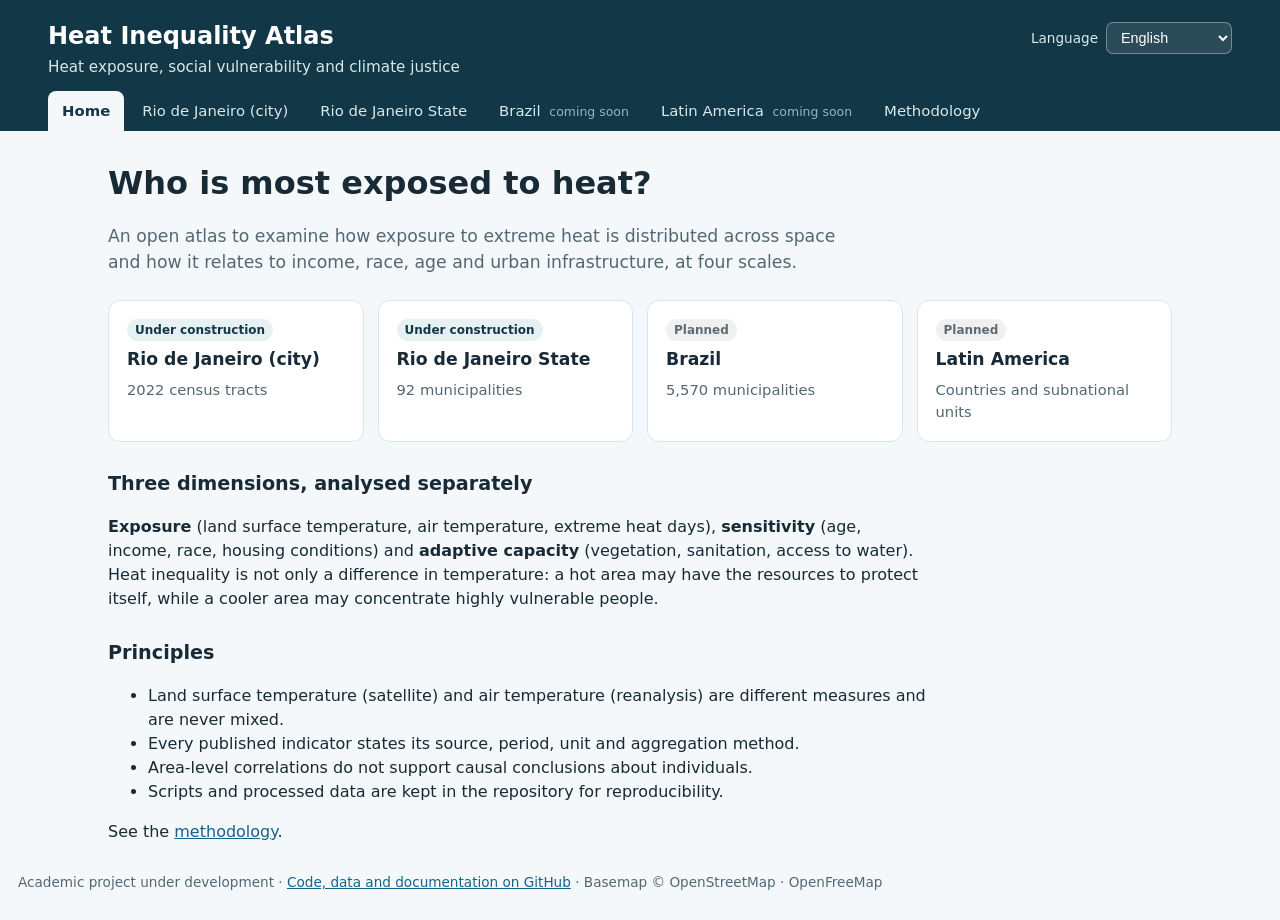
==== index.html @ 057a7983 "Site em inglês, português e espanhol com seletor de idioma - js/i18n.js: dicionário en/pt/es e selet" ====
<!doctype html>
<html lang="en">
<head>
<meta charset="utf-8">
<meta name="viewport" content="width=device-width,initial-scale=1">
<title>Heat Inequality Atlas</title>
<meta name="description" content="Heat Inequality Atlas: heat exposure, social vulnerability and climate justice.">
<link rel="alternate" hreflang="en" href="?">
<link rel="alternate" hreflang="pt" href="?lang=pt">
<link rel="alternate" hreflang="es" href="?lang=es">
<link rel="stylesheet" href="css/atlas.css">
<script src="js/i18n.js"></script>
</head>
<body>
<header class="topo">
  <div class="topo-linha">
    <div>
      <p class="marca"><a href="./" data-nav="./" data-i18n="site.title">Heat Inequality Atlas</a></p>
      <p class="sub" data-i18n="site.subtitle">Heat exposure, social vulnerability and climate justice</p>
    </div>
    <div class="idioma">
      <label for="idioma" data-i18n="lang.label">Language</label>
      <select id="idioma"><option value="en">English</option><option value="pt">Português</option><option value="es">Español</option></select>
    </div>
  </div>
  <nav data-i18n-attr="aria-label:nav.label" aria-label="Atlas scales"><ul class="escalas">
    <li><a href="./" data-nav="./" aria-current="page"><span data-i18n="nav.home">Home</span></a></li><li><a href="rio/" data-nav="rio/"><span data-i18n="nav.rio">Rio de Janeiro (city)</span></a></li><li><a href="estado-rj/" data-nav="estado-rj/"><span data-i18n="nav.rj">Rio de Janeiro State</span></a></li><li><a href="brasil/" data-nav="brasil/"><span data-i18n="nav.br">Brazil</span> <span class="em-breve" data-i18n="nav.soon">coming soon</span></a></li><li><a href="america-latina/" data-nav="america-latina/"><span data-i18n="nav.la">Latin America</span> <span class="em-breve" data-i18n="nav.soon">coming soon</span></a></li><li><a href="metodologia/" data-nav="metodologia/"><span data-i18n="nav.method">Methodology</span></a></li>
  </ul></nav>
</header>
<main class="conteudo">
  <h1 data-i18n="home.title">Who is most exposed to heat?</h1>
  <p data-i18n="home.lead" class="lead">An open atlas to examine how exposure to extreme heat is distributed across space and how it relates to income, race, age and urban infrastructure, at four scales.</p>
  <div class="cartoes">
    <a class="cartao" href="rio/" data-nav="rio/"><span data-i18n="status.building" class="etiqueta">Under construction</span><h2 data-i18n="nav.rio">Rio de Janeiro (city)</h2><p data-i18n="home.rio.d">2022 census tracts</p></a>
    <a class="cartao" href="estado-rj/" data-nav="estado-rj/"><span data-i18n="status.building" class="etiqueta">Under construction</span><h2 data-i18n="nav.rj">Rio de Janeiro State</h2><p data-i18n="home.rj.d">92 municipalities</p></a>
    <a class="cartao" href="brasil/" data-nav="brasil/"><span data-i18n="status.planned" class="etiqueta planejado">Planned</span><h2 data-i18n="nav.br">Brazil</h2><p data-i18n="home.br.d">5,570 municipalities</p></a>
    <a class="cartao" href="america-latina/" data-nav="america-latina/"><span data-i18n="status.planned" class="etiqueta planejado">Planned</span><h2 data-i18n="nav.la">Latin America</h2><p data-i18n="home.la.d">Countries and subnational units</p></a>
  </div>
  <div data-i18n="home.body" class="texto"><h2>Three dimensions, analysed separately</h2><p><strong>Exposure</strong> (land surface temperature, air temperature, extreme heat days), <strong>sensitivity</strong> (age, income, race, housing conditions) and <strong>adaptive capacity</strong> (vegetation, sanitation, access to water). Heat inequality is not only a difference in temperature: a hot area may have the resources to protect itself, while a cooler area may concentrate highly vulnerable people.</p><h2>Principles</h2><ul><li>Land surface temperature (satellite) and air temperature (reanalysis) are different measures and are never mixed.</li><li>Every published indicator states its source, period, unit and aggregation method.</li><li>Area-level correlations do not support causal conclusions about individuals.</li><li>Scripts and processed data are kept in the repository for reproducibility.</li></ul><p>See the <a href="metodologia/">methodology</a>.</p></div>
</main>
<footer class="rodape" data-i18n="footer">Academic project under development · <a href="https://github.com/fredericofilho-iesp/atlas-desigualdade-termica">Code, data and documentation on GitHub</a> · Basemap © OpenStreetMap · OpenFreeMap</footer>
</body>
</html>
---- css/atlas.css ----
:root {
  --tinta: #172a35;
  --tinta-suave: #536773;
  --fundo: #f5f8fa;
  --painel: #ffffff;
  --borda: #dbe4e9;
  --marca: #123746;
  --marca-clara: #d6e9eb;
  --link: #14638a;
  --destaque: #c4511a;
  --aviso-fundo: #fff7e7;
  --aviso-borda: #b67815;
  font-family: system-ui, -apple-system, "Segoe UI", sans-serif;
  color: var(--tinta);
  background: var(--fundo);
}
* { box-sizing: border-box; }
body { margin: 0; line-height: 1.5; }
a { color: var(--link); }

/* Cabeçalho e navegação entre escalas */
.topo { background: var(--marca); color: #fff; padding: 18px clamp(16px, 4vw, 48px) 0; }
.topo a { color: inherit; text-decoration: none; }
.topo .marca { font-size: clamp(1.15rem, 2.4vw, 1.5rem); font-weight: 700; margin: 0; }
.topo .sub { margin: 2px 0 12px; color: var(--marca-clara); font-size: .95rem; }
.escalas { display: flex; gap: 4px; flex-wrap: wrap; margin: 0; padding: 0; list-style: none; }
.escalas a {
  display: block; padding: 9px 14px; border-radius: 8px 8px 0 0;
  color: var(--marca-clara); font-size: .93rem;
}
.escalas a:hover { background: rgba(255,255,255,.08); color: #fff; }
.escalas a[aria-current="page"] { background: var(--fundo); color: var(--marca); font-weight: 650; }
.escalas .em-breve { opacity: .7; font-size: .78rem; margin-left: 4px; }

/* Página de mapa */
.layout {
  display: grid; grid-template-columns: minmax(250px, 320px) 1fr; gap: 16px;
  padding: 16px; max-width: 1600px; margin: auto;
}
.painel, .caixa-mapa { background: var(--painel); border: 1px solid var(--borda); border-radius: 12px; }
.painel { padding: 18px 20px; align-self: start; }
.painel h1 { font-size: 1.25rem; margin: 0 0 4px; }
.painel h2 { font-size: 1rem; margin: 22px 0 6px; }
.painel p { margin: 6px 0; }
label { font-weight: 650; display: block; margin: 16px 0 6px; }
select {
  width: 100%; padding: 10px; border: 1px solid #aabec8; border-radius: 7px;
  background: #fff; font-size: 1rem; color: var(--tinta);
}
.status { font-size: .9rem; color: var(--tinta-suave); }
.aviso {
  background: var(--aviso-fundo); border-left: 4px solid var(--aviso-borda);
  padding: 10px 12px; font-size: .9rem; margin-top: 18px;
}
.ficha { margin-top: 16px; font-size: .92rem; }
.ficha h3 { font-size: .98rem; margin: 0 0 4px; }
.ficha .codigo { color: var(--tinta-suave); font-size: .85rem; margin: 0 0 8px; }
.ficha dl { margin: 0; }
.ficha dl div { display: flex; justify-content: space-between; gap: 10px; padding: 5px 0; border-bottom: 1px solid #eef2f4; }
.ficha dl div.ativo { font-weight: 650; }
.ficha dt { color: var(--tinta-suave); }
.ficha dd { margin: 0; text-align: right; font-variant-numeric: tabular-nums; }

.caixa-mapa { overflow: hidden; position: relative; display: flex; flex-direction: column; }
.cabeca-mapa {
  padding: 12px 16px; border-bottom: 1px solid #e0e8ec;
  display: flex; justify-content: space-between; gap: 12px; flex-wrap: wrap;
}
.badge { font-size: .85rem; color: var(--tinta-suave); }
#mapa { height: min(74vh, 760px); min-height: 440px; }

.legenda {
  position: absolute; left: 12px; bottom: 34px; z-index: 2;
  background: rgba(255,255,255,.95); border: 1px solid var(--borda); border-radius: 8px;
  padding: 10px 12px; font-size: .82rem; max-width: 260px; box-shadow: 0 1px 4px rgba(0,0,0,.08);
}
.legenda-titulo { font-weight: 650; margin: 0 0 6px; }
.legenda-titulo span { font-weight: 400; color: var(--tinta-suave); }
.legenda ul { list-style: none; margin: 0; padding: 0; }
.legenda li { display: flex; align-items: center; gap: 8px; margin: 2px 0; font-variant-numeric: tabular-nums; }
.legenda i { width: 18px; height: 12px; border-radius: 2px; display: inline-block; border: 1px solid rgba(0,0,0,.08); }
.legenda-meta { margin: 8px 0 0; color: var(--tinta-suave); font-size: .76rem; }

.rodape { max-width: 1600px; margin: auto; padding: 4px 18px 28px; color: var(--tinta-suave); font-size: .85rem; }

/* Página inicial e páginas de texto */
.conteudo { max-width: 1100px; margin: auto; padding: 28px 18px 8px; }
.conteudo h1 { font-size: clamp(1.4rem, 3vw, 2rem); margin: 0 0 8px; }
.conteudo .lead { font-size: 1.08rem; color: var(--tinta-suave); max-width: 760px; }
.cartoes { display: grid; grid-template-columns: repeat(auto-fit, minmax(230px, 1fr)); gap: 14px; margin: 24px 0; }
.cartao {
  background: var(--painel); border: 1px solid var(--borda); border-radius: 12px; padding: 18px;
  text-decoration: none; color: inherit; display: flex; flex-direction: column; gap: 6px;
  transition: border-color .15s, transform .15s;
}
.cartao:hover { border-color: var(--link); transform: translateY(-2px); }
.cartao h2 { font-size: 1.08rem; margin: 0; }
.cartao p { margin: 0; font-size: .92rem; color: var(--tinta-suave); }
.etiqueta { align-self: flex-start; font-size: .75rem; font-weight: 650; padding: 2px 8px; border-radius: 99px; background: #e7f1f4; color: var(--marca); }
.etiqueta.planejado { background: #f0f0f0; color: #5f6b72; }
.texto { max-width: 820px; }
.texto h2 { margin-top: 28px; font-size: 1.2rem; }
.texto table { border-collapse: collapse; width: 100%; font-size: .92rem; margin: 10px 0; }
.texto th, .texto td { border-bottom: 1px solid var(--borda); padding: 8px 6px; text-align: left; vertical-align: top; }

@media (max-width: 760px) {
  .layout { grid-template-columns: 1fr; }
  .caixa-mapa { order: -1; }
  #mapa { height: 58vh; min-height: 360px; }
  .legenda { bottom: 30px; max-width: 200px; }
}

/* Seletor de idioma */
.topo-linha { display: flex; justify-content: space-between; align-items: flex-start; gap: 16px; flex-wrap: wrap; }
.idioma { display: flex; align-items: center; gap: 8px; margin-top: 4px; }
.idioma label { margin: 0; font-weight: 500; font-size: .85rem; color: var(--marca-clara); }
.idioma select {
  width: auto; padding: 6px 28px 6px 10px; font-size: .9rem;
  background-color: rgba(255,255,255,.1); color: #fff; border: 1px solid rgba(255,255,255,.35);
}
.idioma select option { color: var(--tinta); background: #fff; }
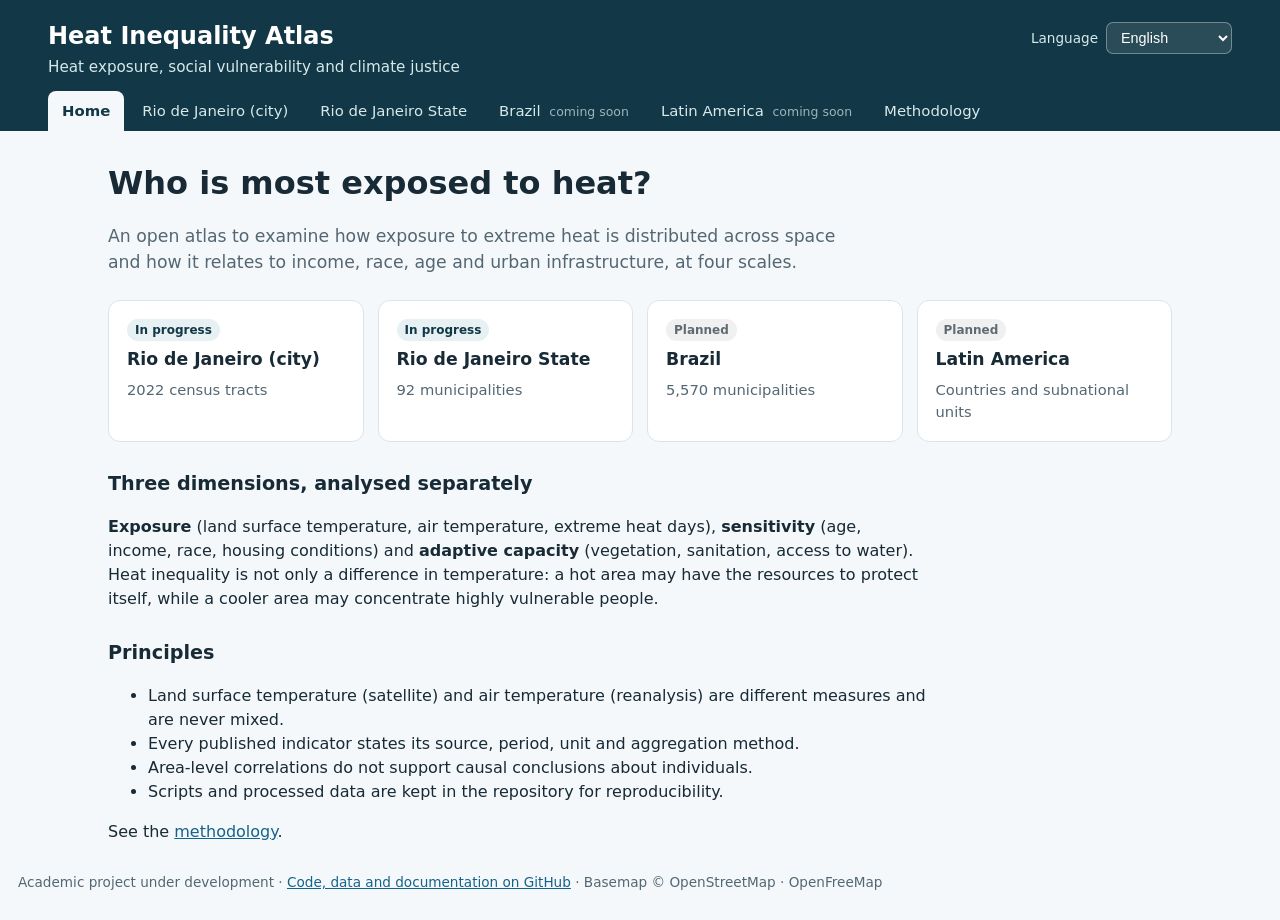
==== commit 3e8777d1: "Textos do primeiro indicador nas três línguas e limpeza de geometrias - Aviso da página do Rio e seç" ====
--- a/index.html
+++ b/index.html
@@ -31,8 +31,8 @@
   <h1 data-i18n="home.title">Who is most exposed to heat?</h1>
   <p data-i18n="home.lead" class="lead">An open atlas to examine how exposure to extreme heat is distributed across space and how it relates to income, race, age and urban infrastructure, at four scales.</p>
   <div class="cartoes">
-    <a class="cartao" href="rio/" data-nav="rio/"><span data-i18n="status.building" class="etiqueta">Under construction</span><h2 data-i18n="nav.rio">Rio de Janeiro (city)</h2><p data-i18n="home.rio.d">2022 census tracts</p></a>
-    <a class="cartao" href="estado-rj/" data-nav="estado-rj/"><span data-i18n="status.building" class="etiqueta">Under construction</span><h2 data-i18n="nav.rj">Rio de Janeiro State</h2><p data-i18n="home.rj.d">92 municipalities</p></a>
+    <a class="cartao" href="rio/" data-nav="rio/"><span data-i18n="status.building" class="etiqueta">In progress</span><h2 data-i18n="nav.rio">Rio de Janeiro (city)</h2><p data-i18n="home.rio.d">2022 census tracts</p></a>
+    <a class="cartao" href="estado-rj/" data-nav="estado-rj/"><span data-i18n="status.building" class="etiqueta">In progress</span><h2 data-i18n="nav.rj">Rio de Janeiro State</h2><p data-i18n="home.rj.d">92 municipalities</p></a>
     <a class="cartao" href="brasil/" data-nav="brasil/"><span data-i18n="status.planned" class="etiqueta planejado">Planned</span><h2 data-i18n="nav.br">Brazil</h2><p data-i18n="home.br.d">5,570 municipalities</p></a>
     <a class="cartao" href="america-latina/" data-nav="america-latina/"><span data-i18n="status.planned" class="etiqueta planejado">Planned</span><h2 data-i18n="nav.la">Latin America</h2><p data-i18n="home.la.d">Countries and subnational units</p></a>
   </div>
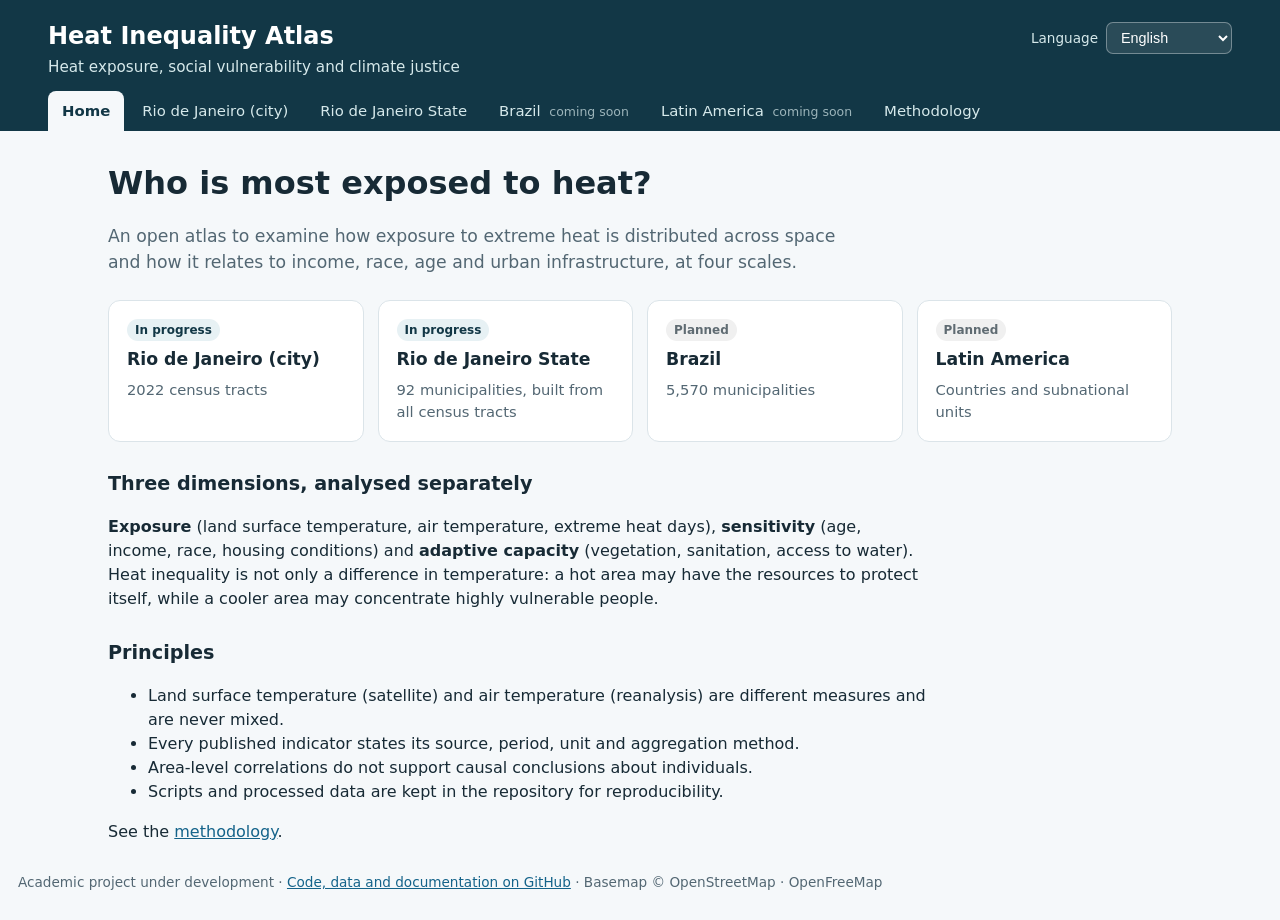
==== commit 59384104: "Estado do RJ: Censo por setor, indicadores municipais, desigualdade interna e painéis Co-Authored-By" ====
--- a/index.html
+++ b/index.html
@@ -32,7 +32,7 @@
   <p data-i18n="home.lead" class="lead">An open atlas to examine how exposure to extreme heat is distributed across space and how it relates to income, race, age and urban infrastructure, at four scales.</p>
   <div class="cartoes">
     <a class="cartao" href="rio/" data-nav="rio/"><span data-i18n="status.building" class="etiqueta">In progress</span><h2 data-i18n="nav.rio">Rio de Janeiro (city)</h2><p data-i18n="home.rio.d">2022 census tracts</p></a>
-    <a class="cartao" href="estado-rj/" data-nav="estado-rj/"><span data-i18n="status.building" class="etiqueta">In progress</span><h2 data-i18n="nav.rj">Rio de Janeiro State</h2><p data-i18n="home.rj.d">92 municipalities</p></a>
+    <a class="cartao" href="estado-rj/" data-nav="estado-rj/"><span data-i18n="status.building" class="etiqueta">In progress</span><h2 data-i18n="nav.rj">Rio de Janeiro State</h2><p data-i18n="home.rj.d">92 municipalities, built from all census tracts</p></a>
     <a class="cartao" href="brasil/" data-nav="brasil/"><span data-i18n="status.planned" class="etiqueta planejado">Planned</span><h2 data-i18n="nav.br">Brazil</h2><p data-i18n="home.br.d">5,570 municipalities</p></a>
     <a class="cartao" href="america-latina/" data-nav="america-latina/"><span data-i18n="status.planned" class="etiqueta planejado">Planned</span><h2 data-i18n="nav.la">Latin America</h2><p data-i18n="home.la.d">Countries and subnational units</p></a>
   </div>
--- a/css/atlas.css
+++ b/css/atlas.css
@@ -59,9 +59,9 @@
 .ficha dl div { display: flex; justify-content: space-between; gap: 10px; padding: 5px 0; border-bottom: 1px solid #eef2f4; }
 .ficha dl div.ativo { font-weight: 650; }
 .ficha dt { color: var(--tinta-suave); }
-.ficha dd { margin: 0; text-align: right; font-variant-numeric: tabular-nums; }
+.ficha dd { margin: 0; text-align: right; font-variant-numeric: tabular-nums; white-space: nowrap; }
 
-.caixa-mapa { overflow: hidden; position: relative; display: flex; flex-direction: column; }
+.caixa-mapa { overflow: hidden; position: relative; display: flex; flex-direction: column; align-self: start; position: sticky; top: 12px; }
 .cabeca-mapa {
   padding: 12px 16px; border-bottom: 1px solid #e0e8ec;
   display: flex; justify-content: space-between; gap: 12px; flex-wrap: wrap;
@@ -105,7 +105,7 @@
 
 @media (max-width: 760px) {
   .layout { grid-template-columns: 1fr; }
-  .caixa-mapa { order: -1; }
+  .caixa-mapa { order: -1; position: relative; top: auto; }
   #mapa { height: 58vh; min-height: 360px; }
   .legenda { bottom: 30px; max-width: 200px; }
 }
@@ -119,3 +119,31 @@
   background-color: rgba(255,255,255,.1); color: #fff; border: 1px solid rgba(255,255,255,.35);
 }
 .idioma select option { color: var(--tinta); background: #fff; }
+
+/* Legenda bivariada 3×3 */
+.biv { display: grid; grid-template-columns: auto 1fr; align-items: center; gap: 2px 6px; margin-top: 2px; }
+.biv-y { writing-mode: vertical-rl; transform: rotate(180deg); font-size: .74rem; color: var(--tinta-suave); text-align: center; }
+.biv-grade { border-collapse: separate; border-spacing: 2px; font-size: .7rem; }
+.biv-grade td { width: 40px; height: 22px; border-radius: 2px; }
+.biv-grade th { font-weight: 400; color: var(--tinta-suave); text-align: right; padding-right: 4px; white-space: nowrap; font-variant-numeric: tabular-nums; }
+.biv-grade th.biv-x { text-align: center; padding: 2px 0 0; white-space: normal; line-height: 1.15; max-width: 44px; font-size: .66rem; }
+.biv-xt { grid-column: 2; font-size: .74rem; color: var(--tinta-suave); text-align: right; }
+
+/* Painel calor × renda */
+.desigualdade h2 { margin-top: 22px; }
+.ineq-frase { font-size: .95rem; }
+.barras { list-style: none; margin: 10px 0 6px; padding: 0; }
+.barras li { display: grid; grid-template-columns: 92px 1fr 62px; align-items: center; gap: 8px; margin: 5px 0; font-size: .85rem; }
+.barra-rot { color: var(--tinta-suave); }
+.barra-trilho { background: #eef2f4; border-radius: 4px; height: 14px; overflow: hidden; }
+.barra { display: block; height: 100%; background: #e34a33; border-radius: 4px; }
+.barra-val { text-align: right; font-variant-numeric: tabular-nums; font-weight: 600; }
+
+.barras.verde .barra { background: #31a354; }
+
+/* Tabela de exposição por grupo */
+.tabela-grupos { width: 100%; border-collapse: collapse; font-size: .85rem; margin: 8px 0; }
+.tabela-grupos th, .tabela-grupos td { padding: 5px 4px; border-bottom: 1px solid #eef2f4; text-align: right; font-variant-numeric: tabular-nums; white-space: nowrap; }
+.tabela-grupos th[scope="row"] { text-align: left; font-weight: 400; color: var(--tinta-suave); white-space: normal; }
+.tabela-grupos thead th { font-weight: 600; color: var(--tinta-suave); font-size: .76rem; white-space: normal; vertical-align: bottom; }
+.tabela-grupos tr.total th, .tabela-grupos tr.total td { font-weight: 600; color: var(--tinta); }
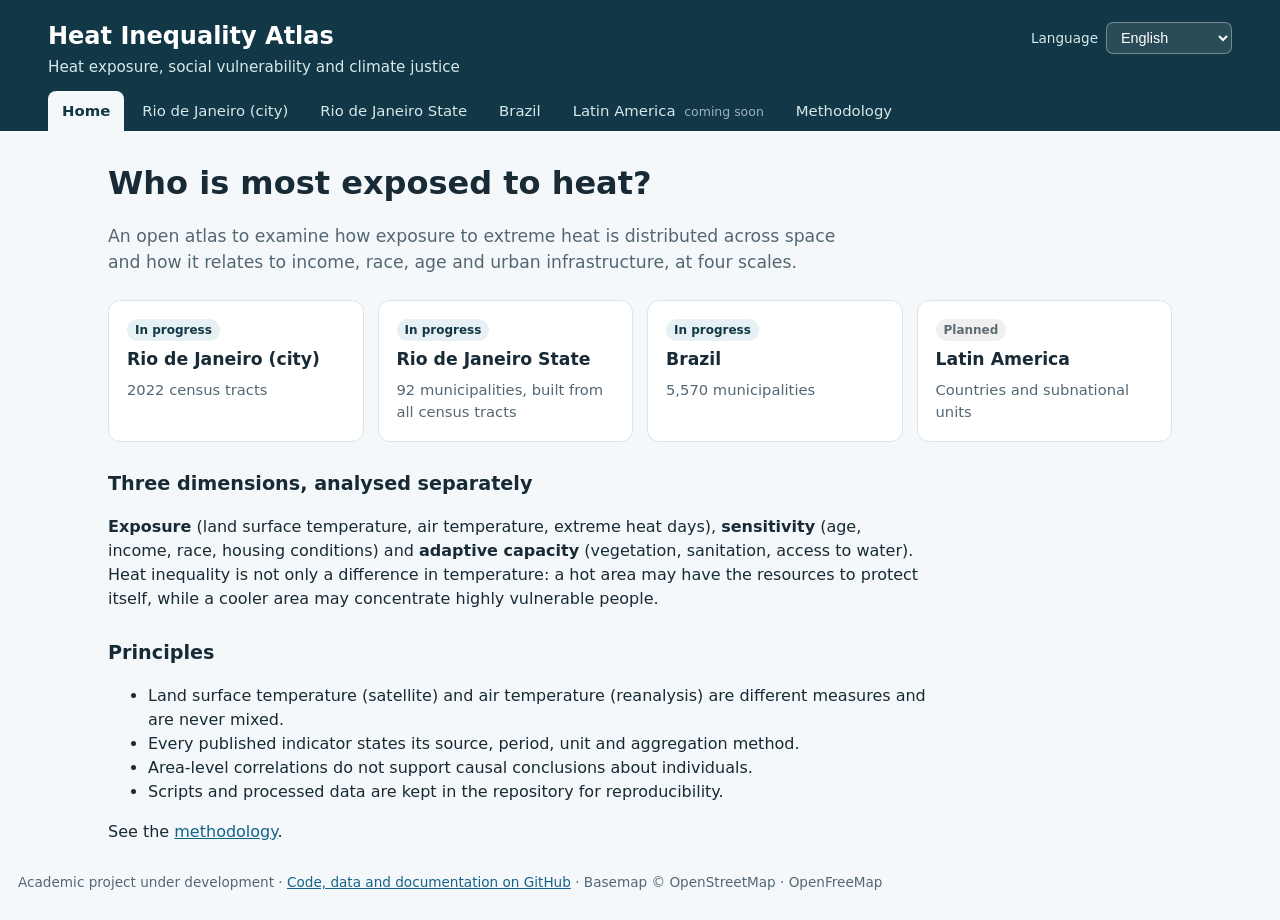
==== commit b549ccc3: "Brasil: Censo nacional por setor, MODIS (trimestre mais quente), municípios e página Co-Authored-By:" ====
--- a/index.html
+++ b/index.html
@@ -24,7 +24,7 @@
     </div>
   </div>
   <nav data-i18n-attr="aria-label:nav.label" aria-label="Atlas scales"><ul class="escalas">
-    <li><a href="./" data-nav="./" aria-current="page"><span data-i18n="nav.home">Home</span></a></li><li><a href="rio/" data-nav="rio/"><span data-i18n="nav.rio">Rio de Janeiro (city)</span></a></li><li><a href="estado-rj/" data-nav="estado-rj/"><span data-i18n="nav.rj">Rio de Janeiro State</span></a></li><li><a href="brasil/" data-nav="brasil/"><span data-i18n="nav.br">Brazil</span> <span class="em-breve" data-i18n="nav.soon">coming soon</span></a></li><li><a href="america-latina/" data-nav="america-latina/"><span data-i18n="nav.la">Latin America</span> <span class="em-breve" data-i18n="nav.soon">coming soon</span></a></li><li><a href="metodologia/" data-nav="metodologia/"><span data-i18n="nav.method">Methodology</span></a></li>
+    <li><a href="./" data-nav="./" aria-current="page"><span data-i18n="nav.home">Home</span></a></li><li><a href="rio/" data-nav="rio/"><span data-i18n="nav.rio">Rio de Janeiro (city)</span></a></li><li><a href="estado-rj/" data-nav="estado-rj/"><span data-i18n="nav.rj">Rio de Janeiro State</span></a></li><li><a href="brasil/" data-nav="brasil/"><span data-i18n="nav.br">Brazil</span></a></li><li><a href="america-latina/" data-nav="america-latina/"><span data-i18n="nav.la">Latin America</span> <span class="em-breve" data-i18n="nav.soon">coming soon</span></a></li><li><a href="metodologia/" data-nav="metodologia/"><span data-i18n="nav.method">Methodology</span></a></li>
   </ul></nav>
 </header>
 <main class="conteudo">
@@ -33,7 +33,7 @@
   <div class="cartoes">
     <a class="cartao" href="rio/" data-nav="rio/"><span data-i18n="status.building" class="etiqueta">In progress</span><h2 data-i18n="nav.rio">Rio de Janeiro (city)</h2><p data-i18n="home.rio.d">2022 census tracts</p></a>
     <a class="cartao" href="estado-rj/" data-nav="estado-rj/"><span data-i18n="status.building" class="etiqueta">In progress</span><h2 data-i18n="nav.rj">Rio de Janeiro State</h2><p data-i18n="home.rj.d">92 municipalities, built from all census tracts</p></a>
-    <a class="cartao" href="brasil/" data-nav="brasil/"><span data-i18n="status.planned" class="etiqueta planejado">Planned</span><h2 data-i18n="nav.br">Brazil</h2><p data-i18n="home.br.d">5,570 municipalities</p></a>
+    <a class="cartao" href="brasil/" data-nav="brasil/"><span data-i18n="status.building" class="etiqueta">In progress</span><h2 data-i18n="nav.br">Brazil</h2><p data-i18n="home.br.d">5,570 municipalities</p></a>
     <a class="cartao" href="america-latina/" data-nav="america-latina/"><span data-i18n="status.planned" class="etiqueta planejado">Planned</span><h2 data-i18n="nav.la">Latin America</h2><p data-i18n="home.la.d">Countries and subnational units</p></a>
   </div>
   <div data-i18n="home.body" class="texto"><h2>Three dimensions, analysed separately</h2><p><strong>Exposure</strong> (land surface temperature, air temperature, extreme heat days), <strong>sensitivity</strong> (age, income, race, housing conditions) and <strong>adaptive capacity</strong> (vegetation, sanitation, access to water). Heat inequality is not only a difference in temperature: a hot area may have the resources to protect itself, while a cooler area may concentrate highly vulnerable people.</p><h2>Principles</h2><ul><li>Land surface temperature (satellite) and air temperature (reanalysis) are different measures and are never mixed.</li><li>Every published indicator states its source, period, unit and aggregation method.</li><li>Area-level correlations do not support causal conclusions about individuals.</li><li>Scripts and processed data are kept in the repository for reproducibility.</li></ul><p>See the <a href="metodologia/">methodology</a>.</p></div>
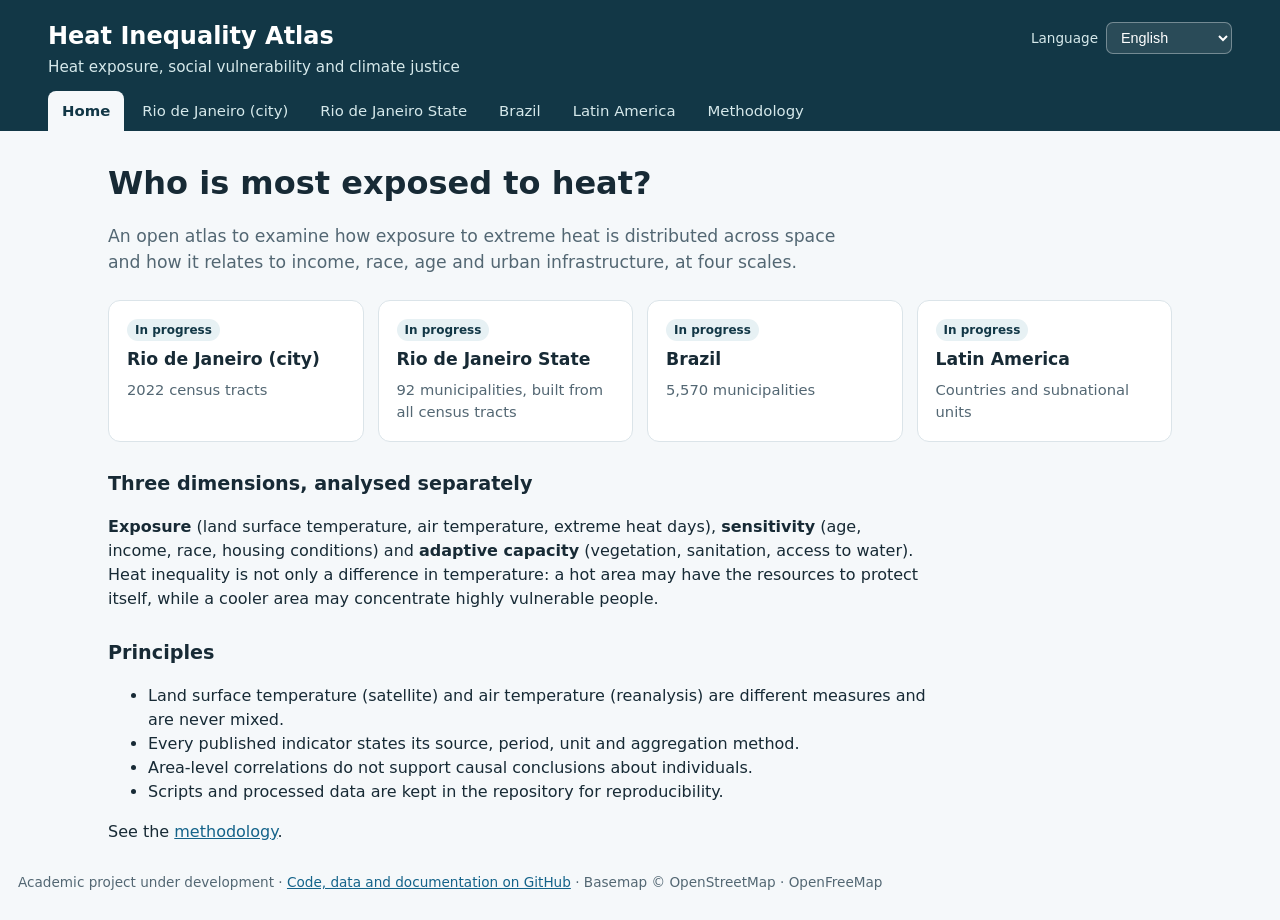
==== commit fb459325: "América Latina: painel por país, textos (en/pt/es) e página Co-Authored-By: Claude Opus 5.5 <noreply" ====
--- a/index.html
+++ b/index.html
@@ -24,7 +24,7 @@
     </div>
   </div>
   <nav data-i18n-attr="aria-label:nav.label" aria-label="Atlas scales"><ul class="escalas">
-    <li><a href="./" data-nav="./" aria-current="page"><span data-i18n="nav.home">Home</span></a></li><li><a href="rio/" data-nav="rio/"><span data-i18n="nav.rio">Rio de Janeiro (city)</span></a></li><li><a href="estado-rj/" data-nav="estado-rj/"><span data-i18n="nav.rj">Rio de Janeiro State</span></a></li><li><a href="brasil/" data-nav="brasil/"><span data-i18n="nav.br">Brazil</span></a></li><li><a href="america-latina/" data-nav="america-latina/"><span data-i18n="nav.la">Latin America</span> <span class="em-breve" data-i18n="nav.soon">coming soon</span></a></li><li><a href="metodologia/" data-nav="metodologia/"><span data-i18n="nav.method">Methodology</span></a></li>
+    <li><a href="./" data-nav="./" aria-current="page"><span data-i18n="nav.home">Home</span></a></li><li><a href="rio/" data-nav="rio/"><span data-i18n="nav.rio">Rio de Janeiro (city)</span></a></li><li><a href="estado-rj/" data-nav="estado-rj/"><span data-i18n="nav.rj">Rio de Janeiro State</span></a></li><li><a href="brasil/" data-nav="brasil/"><span data-i18n="nav.br">Brazil</span></a></li><li><a href="america-latina/" data-nav="america-latina/"><span data-i18n="nav.la">Latin America</span></a></li><li><a href="metodologia/" data-nav="metodologia/"><span data-i18n="nav.method">Methodology</span></a></li>
   </ul></nav>
 </header>
 <main class="conteudo">
@@ -34,7 +34,7 @@
     <a class="cartao" href="rio/" data-nav="rio/"><span data-i18n="status.building" class="etiqueta">In progress</span><h2 data-i18n="nav.rio">Rio de Janeiro (city)</h2><p data-i18n="home.rio.d">2022 census tracts</p></a>
     <a class="cartao" href="estado-rj/" data-nav="estado-rj/"><span data-i18n="status.building" class="etiqueta">In progress</span><h2 data-i18n="nav.rj">Rio de Janeiro State</h2><p data-i18n="home.rj.d">92 municipalities, built from all census tracts</p></a>
     <a class="cartao" href="brasil/" data-nav="brasil/"><span data-i18n="status.building" class="etiqueta">In progress</span><h2 data-i18n="nav.br">Brazil</h2><p data-i18n="home.br.d">5,570 municipalities</p></a>
-    <a class="cartao" href="america-latina/" data-nav="america-latina/"><span data-i18n="status.planned" class="etiqueta planejado">Planned</span><h2 data-i18n="nav.la">Latin America</h2><p data-i18n="home.la.d">Countries and subnational units</p></a>
+    <a class="cartao" href="america-latina/" data-nav="america-latina/"><span data-i18n="status.building" class="etiqueta">In progress</span><h2 data-i18n="nav.la">Latin America</h2><p data-i18n="home.la.d">Countries and subnational units</p></a>
   </div>
   <div data-i18n="home.body" class="texto"><h2>Three dimensions, analysed separately</h2><p><strong>Exposure</strong> (land surface temperature, air temperature, extreme heat days), <strong>sensitivity</strong> (age, income, race, housing conditions) and <strong>adaptive capacity</strong> (vegetation, sanitation, access to water). Heat inequality is not only a difference in temperature: a hot area may have the resources to protect itself, while a cooler area may concentrate highly vulnerable people.</p><h2>Principles</h2><ul><li>Land surface temperature (satellite) and air temperature (reanalysis) are different measures and are never mixed.</li><li>Every published indicator states its source, period, unit and aggregation method.</li><li>Area-level correlations do not support causal conclusions about individuals.</li><li>Scripts and processed data are kept in the repository for reproducibility.</li></ul><p>See the <a href="metodologia/">methodology</a>.</p></div>
 </main>
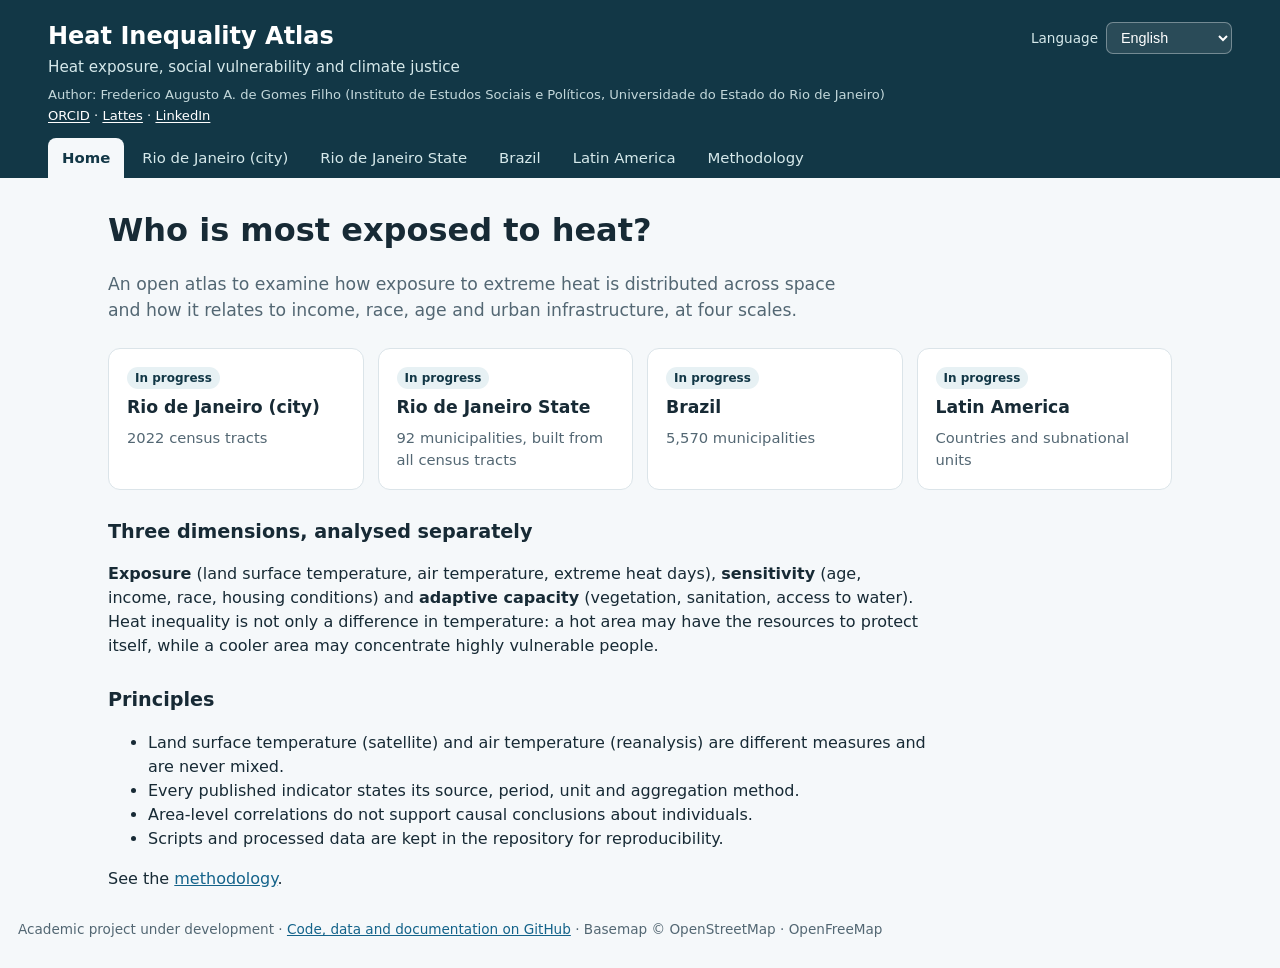
==== commit 053f5364: "Cabeçalho: autoria do atlas e links (ORCID, Lattes, LinkedIn) Co-Authored-By: Claude Opus 5.5 <norep" ====
--- a/index.html
+++ b/index.html
@@ -17,6 +17,8 @@
     <div>
       <p class="marca"><a href="./" data-nav="./" data-i18n="site.title">Heat Inequality Atlas</a></p>
       <p class="sub" data-i18n="site.subtitle">Heat exposure, social vulnerability and climate justice</p>
+      <p class="autoria"><span data-i18n="site.author">Author:</span> Frederico Augusto A. de Gomes Filho (Instituto de Estudos Sociais e Políticos, Universidade do Estado do Rio de Janeiro)</p>
+      <p class="autoria-links"><a href="https://orcid.org/0009-0004-2217-8077" target="_blank" rel="noopener">ORCID</a> · <a href="https://lattes.cnpq.br/4153021224044822" target="_blank" rel="noopener">Lattes</a> · <a href="https://www.linkedin.com/in/frederico-augusto-auad-de-gomes-filho-a6b328185/" target="_blank" rel="noopener">LinkedIn</a></p>
     </div>
     <div class="idioma">
       <label for="idioma" data-i18n="lang.label">Language</label>
--- a/css/atlas.css
+++ b/css/atlas.css
@@ -22,7 +22,11 @@
 .topo { background: var(--marca); color: #fff; padding: 18px clamp(16px, 4vw, 48px) 0; }
 .topo a { color: inherit; text-decoration: none; }
 .topo .marca { font-size: clamp(1.15rem, 2.4vw, 1.5rem); font-weight: 700; margin: 0; }
-.topo .sub { margin: 2px 0 12px; color: var(--marca-clara); font-size: .95rem; }
+.topo .sub { margin: 2px 0 6px; color: var(--marca-clara); font-size: .95rem; }
+.topo .autoria { margin: 0; color: var(--marca-clara); font-size: .82rem; opacity: .9; }
+.topo .autoria-links { margin: 2px 0 12px; font-size: .82rem; }
+.topo .autoria-links a { color: #fff; text-decoration: underline; text-underline-offset: 2px; }
+.topo .autoria-links a:hover, .topo .autoria-links a:focus-visible { color: var(--marca-clara); }
 .escalas { display: flex; gap: 4px; flex-wrap: wrap; margin: 0; padding: 0; list-style: none; }
 .escalas a {
   display: block; padding: 9px 14px; border-radius: 8px 8px 0 0;
@@ -147,3 +151,5 @@
 .tabela-grupos th[scope="row"] { text-align: left; font-weight: 400; color: var(--tinta-suave); white-space: normal; }
 .tabela-grupos thead th { font-weight: 600; color: var(--tinta-suave); font-size: .76rem; white-space: normal; vertical-align: bottom; }
 .tabela-grupos tr.total th, .tabela-grupos tr.total td { font-weight: 600; color: var(--tinta); }
+.tabela-rolagem { overflow-x: auto; }
+#painel-paises td:last-child { white-space: normal; text-align: left; min-width: 9em; }
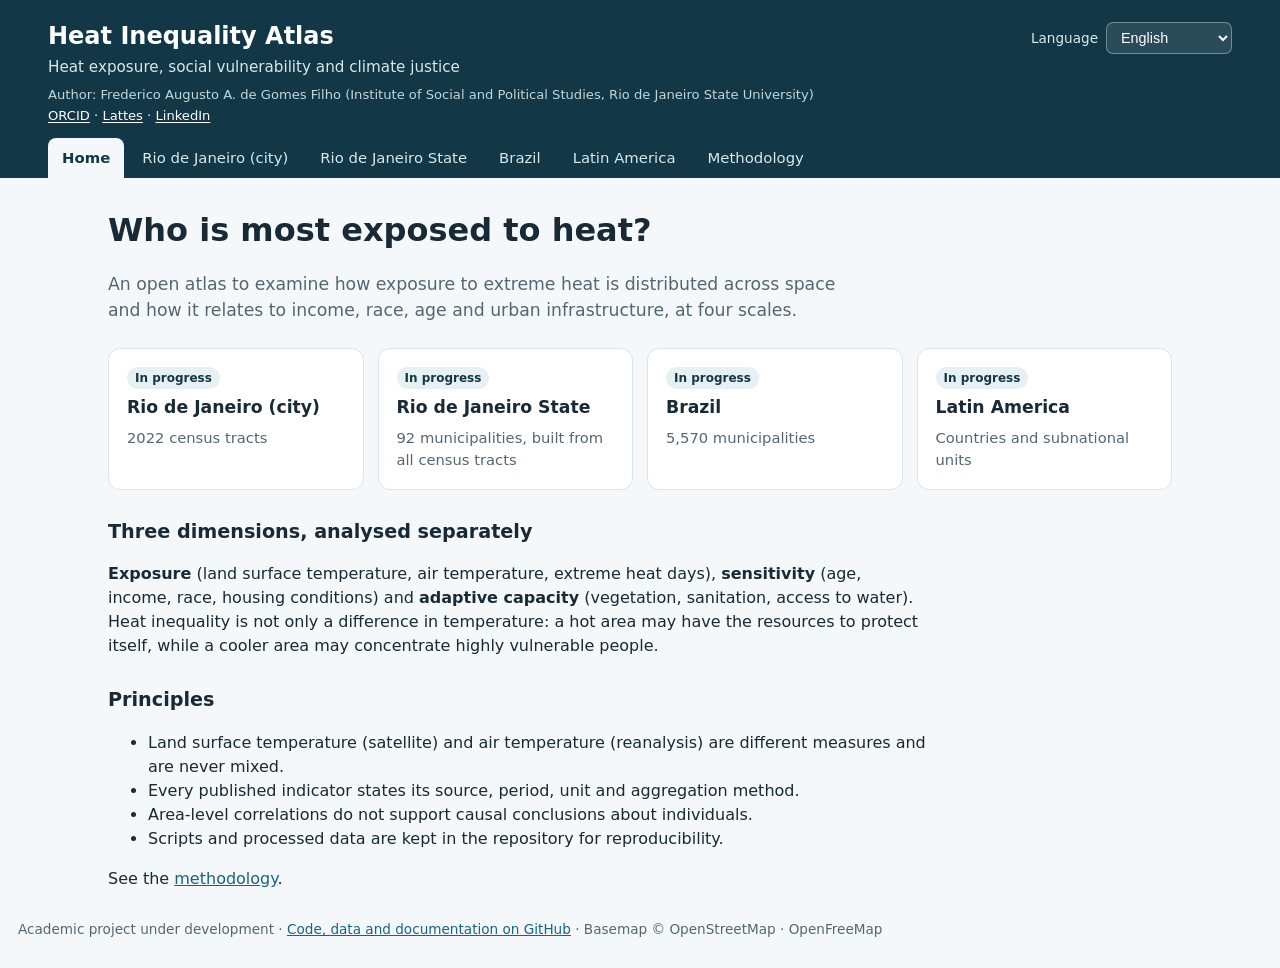
==== commit 97f8345c: "Limites mais nítidos (unidades escuras; estados e países mais grossos) e afiliação traduzida Co-Auth" ====
--- a/index.html
+++ b/index.html
@@ -17,7 +17,7 @@
     <div>
       <p class="marca"><a href="./" data-nav="./" data-i18n="site.title">Heat Inequality Atlas</a></p>
       <p class="sub" data-i18n="site.subtitle">Heat exposure, social vulnerability and climate justice</p>
-      <p class="autoria"><span data-i18n="site.author">Author:</span> Frederico Augusto A. de Gomes Filho (Instituto de Estudos Sociais e Políticos, Universidade do Estado do Rio de Janeiro)</p>
+      <p class="autoria"><span data-i18n="site.author">Author:</span> Frederico Augusto A. de Gomes Filho (<span data-i18n="site.affiliation">Institute of Social and Political Studies, Rio de Janeiro State University</span>)</p>
       <p class="autoria-links"><a href="https://orcid.org/0009-0004-2217-8077" target="_blank" rel="noopener">ORCID</a> · <a href="https://lattes.cnpq.br/4153021224044822" target="_blank" rel="noopener">Lattes</a> · <a href="https://www.linkedin.com/in/frederico-augusto-auad-de-gomes-filho-a6b328185/" target="_blank" rel="noopener">LinkedIn</a></p>
     </div>
     <div class="idioma">
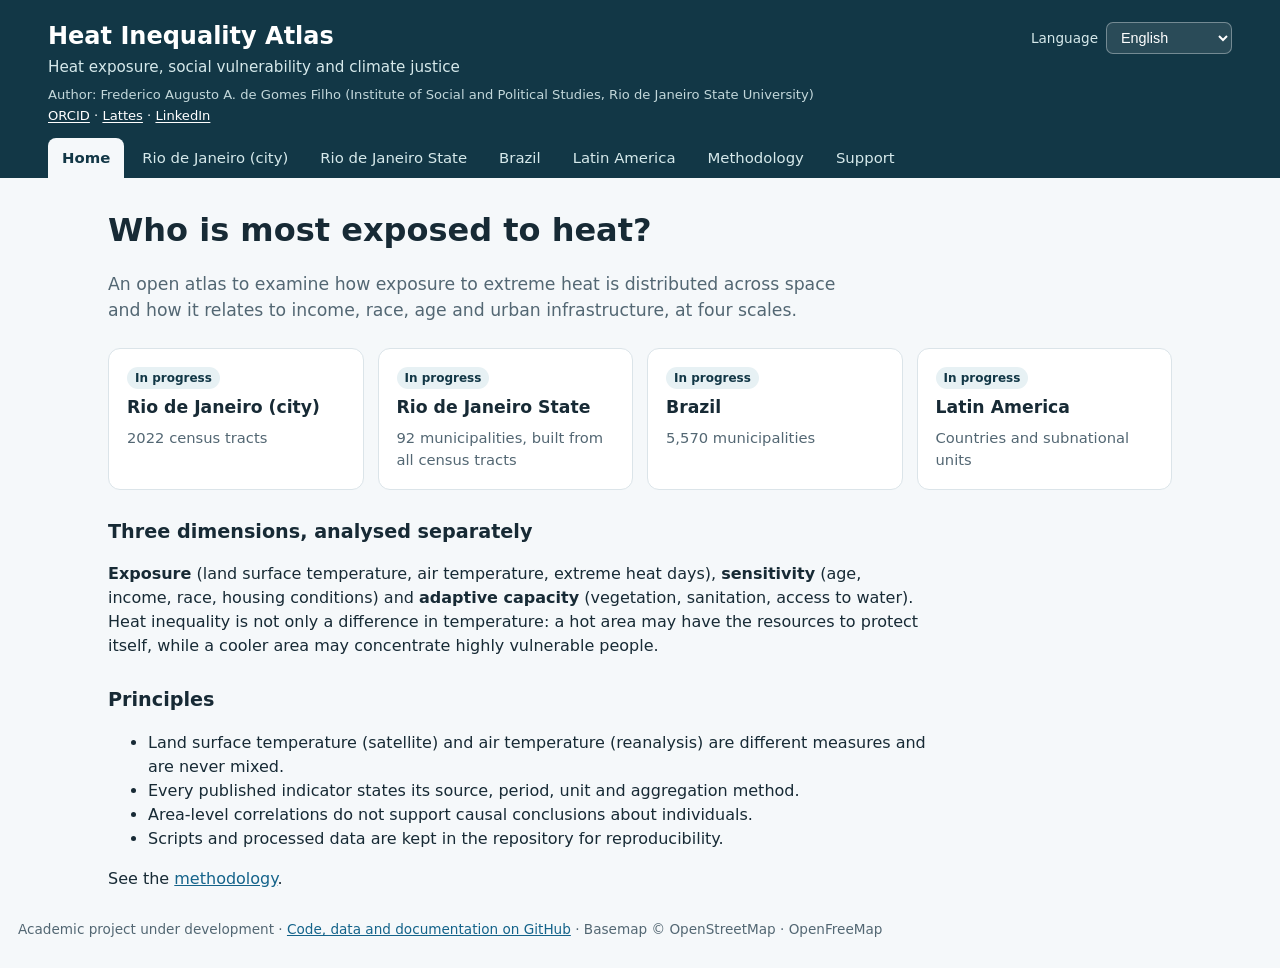
==== commit 4a6d7f89: "Nova aba Apoio: apoio financeiro e institucional (EN/PT/ES) Co-Authored-By: Claude Opus 5.5 <noreply" ====
--- a/index.html
+++ b/index.html
@@ -26,7 +26,7 @@
     </div>
   </div>
   <nav data-i18n-attr="aria-label:nav.label" aria-label="Atlas scales"><ul class="escalas">
-    <li><a href="./" data-nav="./" aria-current="page"><span data-i18n="nav.home">Home</span></a></li><li><a href="rio/" data-nav="rio/"><span data-i18n="nav.rio">Rio de Janeiro (city)</span></a></li><li><a href="estado-rj/" data-nav="estado-rj/"><span data-i18n="nav.rj">Rio de Janeiro State</span></a></li><li><a href="brasil/" data-nav="brasil/"><span data-i18n="nav.br">Brazil</span></a></li><li><a href="america-latina/" data-nav="america-latina/"><span data-i18n="nav.la">Latin America</span></a></li><li><a href="metodologia/" data-nav="metodologia/"><span data-i18n="nav.method">Methodology</span></a></li>
+    <li><a href="./" data-nav="./" aria-current="page"><span data-i18n="nav.home">Home</span></a></li><li><a href="rio/" data-nav="rio/"><span data-i18n="nav.rio">Rio de Janeiro (city)</span></a></li><li><a href="estado-rj/" data-nav="estado-rj/"><span data-i18n="nav.rj">Rio de Janeiro State</span></a></li><li><a href="brasil/" data-nav="brasil/"><span data-i18n="nav.br">Brazil</span></a></li><li><a href="america-latina/" data-nav="america-latina/"><span data-i18n="nav.la">Latin America</span></a></li><li><a href="metodologia/" data-nav="metodologia/"><span data-i18n="nav.method">Methodology</span></a></li><li><a href="apoio/" data-nav="apoio/"><span data-i18n="nav.support">Support</span></a></li>
   </ul></nav>
 </header>
 <main class="conteudo">
--- a/css/atlas.css
+++ b/css/atlas.css
@@ -104,6 +104,8 @@
 .etiqueta.planejado { background: #f0f0f0; color: #5f6b72; }
 .texto { max-width: 820px; }
 .texto h2 { margin-top: 28px; font-size: 1.2rem; }
+.apoios { padding-left: 1.2em; line-height: 1.6; }
+.apoios li { margin: 6px 0; }
 .texto table { border-collapse: collapse; width: 100%; font-size: .92rem; margin: 10px 0; }
 .texto th, .texto td { border-bottom: 1px solid var(--borda); padding: 8px 6px; text-align: left; vertical-align: top; }
 
